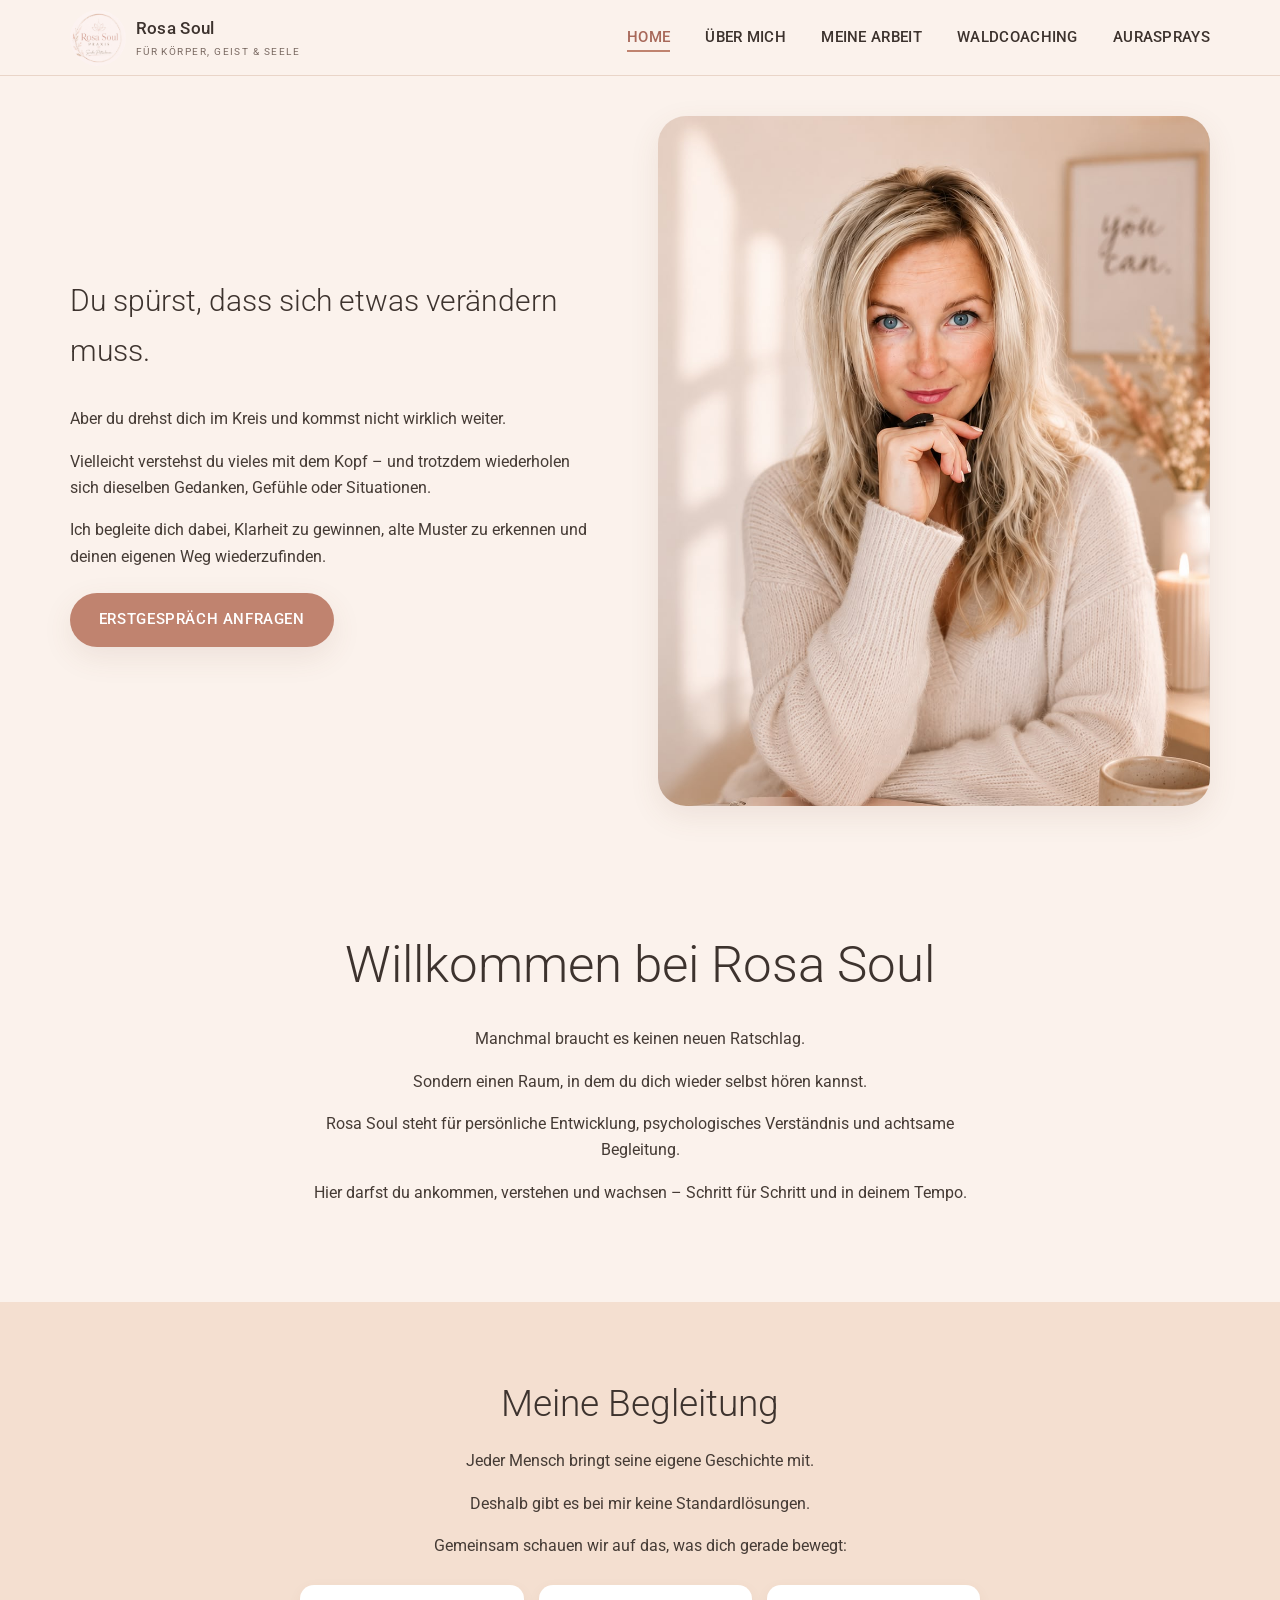
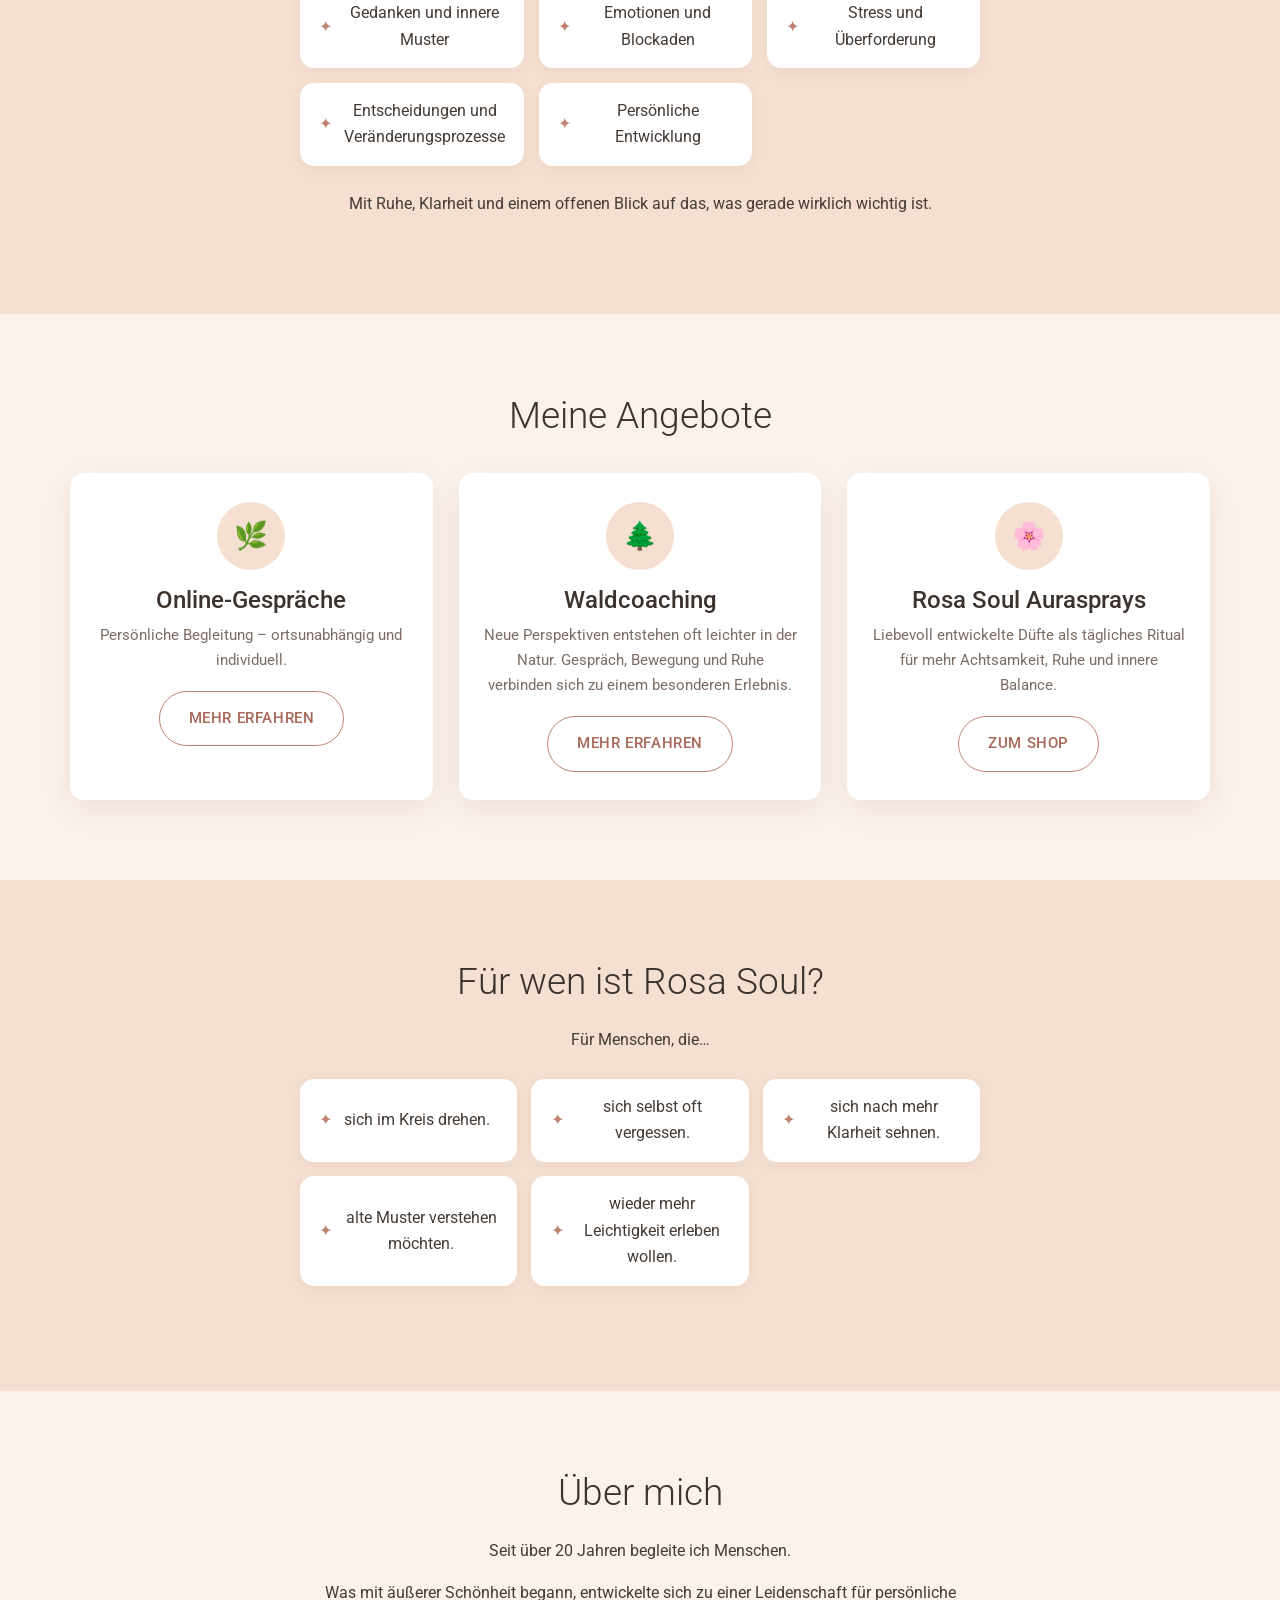
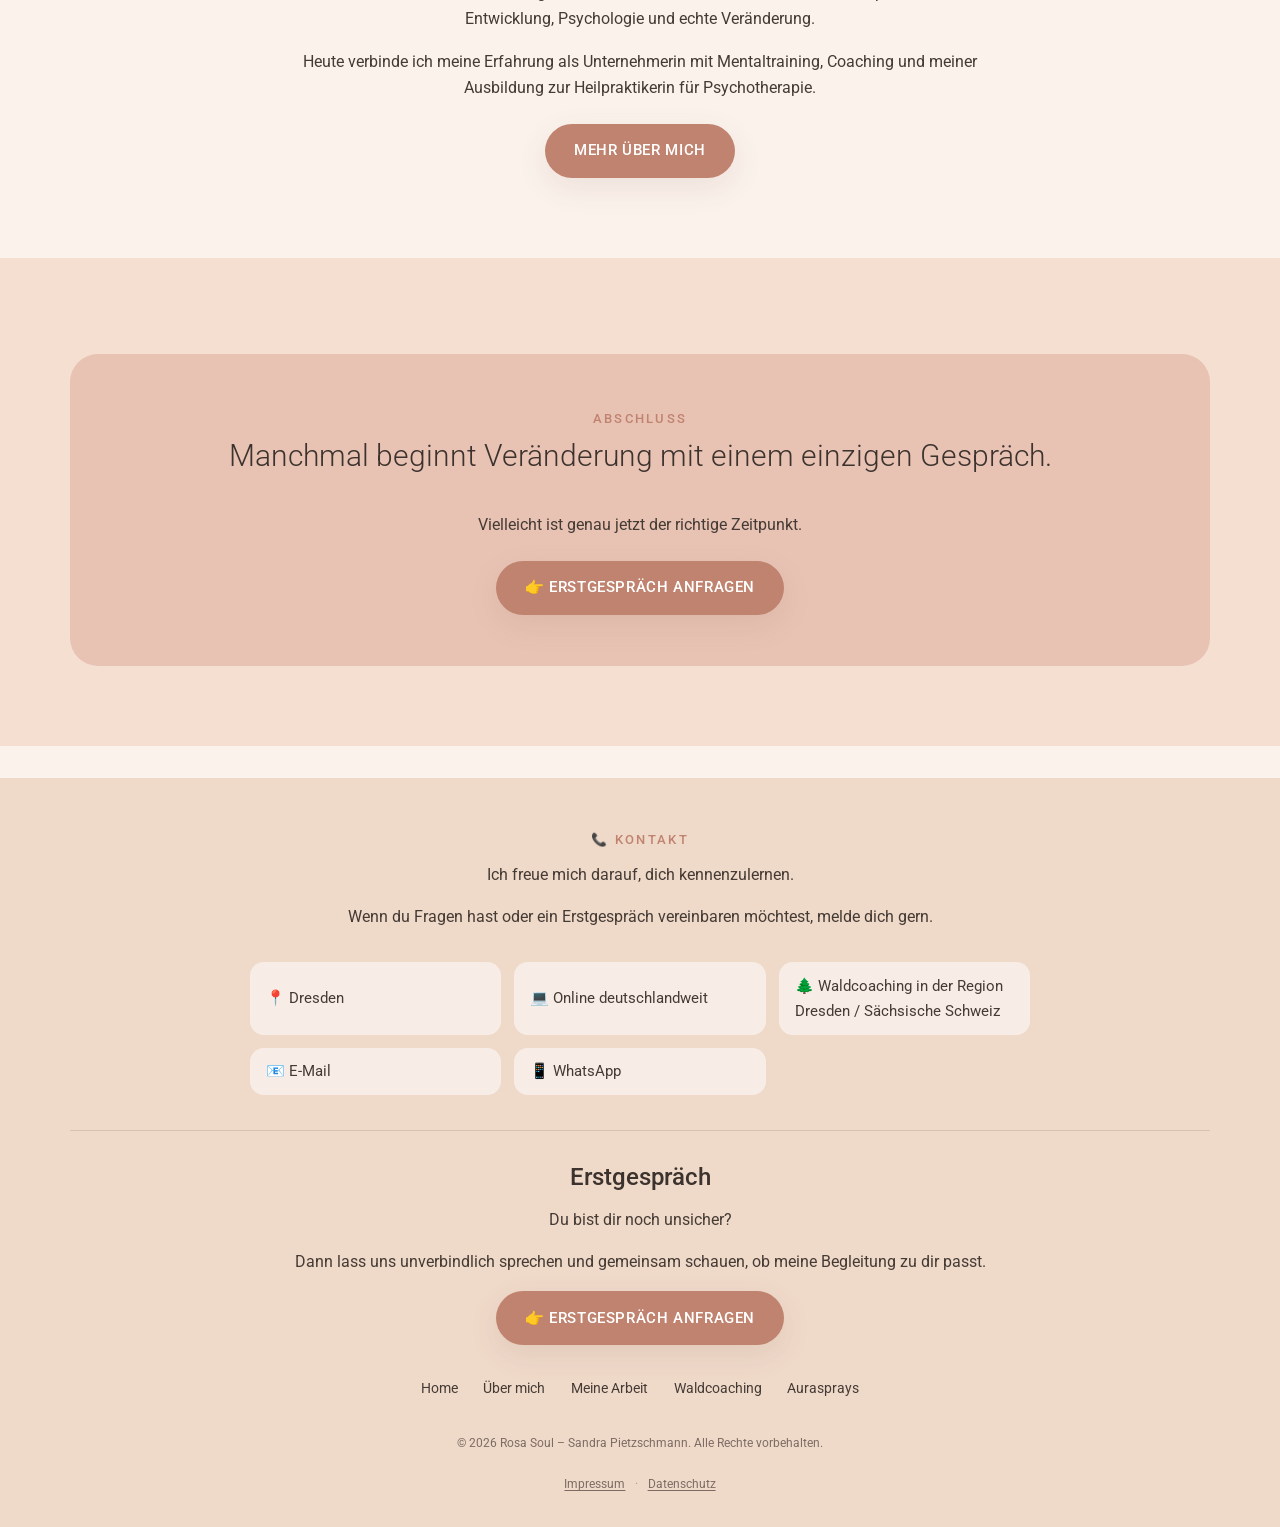
==== index.html @ 737c42b9 "Add Rosa Soul website (5 content pages, Impressum, Datenschutz) Mobile-first HTML/CSS/JS site with s" ====
<!DOCTYPE html>
<html lang="de">
<head>
<meta charset="UTF-8">
<meta name="viewport" content="width=device-width, initial-scale=1.0">
<title>Rosa Soul – Für Körper, Geist &amp; Seele | Sandra Pietzschmann</title>
<meta name="description" content="Rosa Soul – persönliche Entwicklung, psychologisches Verständnis und achtsame Begleitung mit Sandra Pietzschmann. Online-Gespräche, Waldcoaching und Aurasprays.">
<link rel="stylesheet" href="css/style.css">
</head>
<body data-page="home">

<header class="site-header">
  <div class="container">
    <a href="index.html" class="brand">
      <img src="images/logo.jpeg" alt="Rosa Soul Praxis Logo">
      <span>
        <span class="brand-name">Rosa Soul</span>
        <span class="brand-tagline">Für Körper, Geist &amp; Seele</span>
      </span>
    </a>
    <button class="nav-toggle" aria-label="Menü öffnen" aria-expanded="false">
      <span></span><span></span><span></span>
    </button>
    <nav class="main-nav">
      <ul>
        <li><a href="index.html" data-page="home">Home</a></li>
        <li><a href="aboutme.html" data-page="aboutme">Über mich</a></li>
        <li><a href="mywork.html" data-page="mywork">Meine Arbeit</a></li>
        <li><a href="forestcoaching.html" data-page="forestcoaching">Waldcoaching</a></li>
        <li><a href="auraspray.html" data-page="auraspray">Aurasprays</a></li>
      </ul>
    </nav>
  </div>
</header>
<div class="nav-backdrop"></div>

<main>

  <!-- Hero -->
  <section class="hero">
    <div class="container">
      <div class="hero-content">
        <p class="hero-lead">Du spürst, dass sich etwas verändern muss.</p>
        <p>Aber du drehst dich im Kreis und kommst nicht wirklich weiter.</p>
        <p>Vielleicht verstehst du vieles mit dem Kopf – und trotzdem wiederholen sich dieselben Gedanken, Gefühle oder Situationen.</p>
        <p>Ich begleite dich dabei, Klarheit zu gewinnen, alte Muster zu erkennen und deinen eigenen Weg wiederzufinden.</p>
        <div class="btn-row">
          <a href="#kontakt" class="btn">Erstgespräch anfragen</a>
        </div>
      </div>
      <div class="hero-media">
        <img src="images/sandra.jpeg" alt="Sandra Pietzschmann, Gründerin von Rosa Soul">
      </div>
    </div>
  </section>

  <!-- Willkommen -->
  <section>
    <div class="container narrow text-center">
      <h1>Willkommen bei Rosa Soul</h1>
      <p>Manchmal braucht es keinen neuen Ratschlag.</p>
      <p>Sondern einen Raum, in dem du dich wieder selbst hören kannst.</p>
      <p>Rosa Soul steht für persönliche Entwicklung, psychologisches Verständnis und achtsame Begleitung.</p>
      <p>Hier darfst du ankommen, verstehen und wachsen – Schritt für Schritt und in deinem Tempo.</p>
    </div>
  </section>

  <!-- Meine Begleitung -->
  <section class="section-alt">
    <div class="container narrow text-center">
      <h2>Meine Begleitung</h2>
      <p>Jeder Mensch bringt seine eigene Geschichte mit.</p>
      <p>Deshalb gibt es bei mir keine Standardlösungen.</p>
      <p>Gemeinsam schauen wir auf das, was dich gerade bewegt:</p>
      <ul class="feature-list">
        <li>Gedanken und innere Muster</li>
        <li>Emotionen und Blockaden</li>
        <li>Stress und Überforderung</li>
        <li>Entscheidungen und Veränderungsprozesse</li>
        <li>Persönliche Entwicklung</li>
      </ul>
      <p>Mit Ruhe, Klarheit und einem offenen Blick auf das, was gerade wirklich wichtig ist.</p>
    </div>
  </section>

  <!-- Meine Angebote -->
  <section>
    <div class="container text-center">
      <h2>Meine Angebote</h2>
      <div class="card-grid">
        <div class="card">
          <div class="icon-circle">🌿</div>
          <h3>Online-Gespräche</h3>
          <p>Persönliche Begleitung – ortsunabhängig und individuell.</p>
          <a href="mywork.html" class="btn btn-outline">Mehr erfahren</a>
        </div>
        <div class="card">
          <div class="icon-circle">🌲</div>
          <h3>Waldcoaching</h3>
          <p>Neue Perspektiven entstehen oft leichter in der Natur. Gespräch, Bewegung und Ruhe verbinden sich zu einem besonderen Erlebnis.</p>
          <a href="forestcoaching.html" class="btn btn-outline">Mehr erfahren</a>
        </div>
        <div class="card">
          <div class="icon-circle">🌸</div>
          <h3>Rosa Soul Aurasprays</h3>
          <p>Liebevoll entwickelte Düfte als tägliches Ritual für mehr Achtsamkeit, Ruhe und innere Balance.</p>
          <a href="auraspray.html" class="btn btn-outline">Zum Shop</a>
        </div>
      </div>
    </div>
  </section>

  <!-- Für wen -->
  <section class="section-alt">
    <div class="container narrow text-center">
      <h2>Für wen ist Rosa Soul?</h2>
      <p>Für Menschen, die…</p>
      <ul class="feature-list">
        <li>sich im Kreis drehen.</li>
        <li>sich selbst oft vergessen.</li>
        <li>sich nach mehr Klarheit sehnen.</li>
        <li>alte Muster verstehen möchten.</li>
        <li>wieder mehr Leichtigkeit erleben wollen.</li>
      </ul>
    </div>
  </section>

  <!-- Über mich Teaser -->
  <section>
    <div class="container narrow text-center">
      <h2>Über mich</h2>
      <p>Seit über 20 Jahren begleite ich Menschen.</p>
      <p>Was mit äußerer Schönheit begann, entwickelte sich zu einer Leidenschaft für persönliche Entwicklung, Psychologie und echte Veränderung.</p>
      <p>Heute verbinde ich meine Erfahrung als Unternehmerin mit Mentaltraining, Coaching und meiner Ausbildung zur Heilpraktikerin für Psychotherapie.</p>
      <div class="btn-row" style="justify-content:center;">
        <a href="aboutme.html" class="btn">Mehr über mich</a>
      </div>
    </div>
  </section>

  <!-- Abschluss -->
  <section class="section-alt">
    <div class="container">
      <div class="cta-banner">
        <span class="eyebrow-heading">Abschluss</span>
        <p class="cta-lead">Manchmal beginnt Veränderung mit einem einzigen Gespräch.</p>
        <p>Vielleicht ist genau jetzt der richtige Zeitpunkt.</p>
        <div class="btn-row">
          <a href="#kontakt" class="btn">👉 Erstgespräch anfragen</a>
        </div>
      </div>
    </div>
  </section>

</main>

<footer class="site-footer" id="kontakt">
  <div class="container">
    <div class="footer-top">
      <span class="eyebrow">📞 Kontakt</span>
      <p>Ich freue mich darauf, dich kennenzulernen.</p>
      <p>Wenn du Fragen hast oder ein Erstgespräch vereinbaren möchtest, melde dich gern.</p>
    </div>
    <ul class="contact-list">
      <li>📍 Dresden</li>
      <li>💻 Online deutschlandweit</li>
      <li>🌲 Waldcoaching in der Region Dresden / Sächsische Schweiz</li>
      <li>📧 E-Mail <!-- TODO: echte E-Mail-Adresse als mailto:-Link einsetzen --></li>
      <li>📱 WhatsApp <!-- TODO: echte WhatsApp-Nummer als Link einsetzen --></li>
    </ul>
    <div class="footer-cta">
      <h3>Erstgespräch</h3>
      <p>Du bist dir noch unsicher?</p>
      <p>Dann lass uns unverbindlich sprechen und gemeinsam schauen, ob meine Begleitung zu dir passt.</p>
      <a href="#" class="btn"><!-- TODO: mailto: oder Kontaktformular verlinken -->👉 Erstgespräch anfragen</a>
    </div>
    <nav class="footer-nav" aria-label="Footer Navigation">
      <a href="index.html" data-page="home">Home</a>
      <a href="aboutme.html" data-page="aboutme">Über mich</a>
      <a href="mywork.html" data-page="mywork">Meine Arbeit</a>
      <a href="forestcoaching.html" data-page="forestcoaching">Waldcoaching</a>
      <a href="auraspray.html" data-page="auraspray">Aurasprays</a>
    </nav>
    <div class="footer-bottom">
      <p>&copy; 2026 Rosa Soul – Sandra Pietzschmann. Alle Rechte vorbehalten.</p>
      <nav class="legal-nav" aria-label="Rechtliches">
        <a href="Impressum.html" data-page="impressum">Impressum</a>
        <span class="sep" aria-hidden="true">·</span>
        <a href="Datenschutz.html" data-page="datenschutz">Datenschutz</a>
      </nav>
    </div>
  </div>
</footer>

<script src="js/main.js"></script>
</body>
</html>
---- css/style.css ----
/* ==========================================================================
   Rosa Soul – Sandra Pietzschmann
   Mobile-first Stylesheet
   ========================================================================== */

@import url('https://fonts.googleapis.com/css2?family=Roboto:ital,wght@0,300;0,400;0,500;0,700;1,300;1,400&display=swap');

:root {
  --color-bg: #fbf2ec;
  --color-bg-alt: #f4dfd0;
  --color-surface: #ffffff;
  --color-accent: #c0836f;
  --color-accent-dark: #a8695a;
  --color-accent-light: #e8c3b4;
  --color-text: #453b35;
  --color-text-muted: #7c6c64;
  --color-heading: #3d332e;
  --color-border: #e9d5c8;

  --font-base: 'Roboto', Arial, sans-serif;

  --max-width: 1180px;

  --radius-s: 6px;
  --radius-m: 14px;
  --radius-l: 28px;
  --radius-pill: 999px;

  --shadow-soft: 0 10px 30px rgba(120, 80, 60, 0.1);
  --transition: 0.25s ease;
}

/* ---------- Reset ---------- */
*,
*::before,
*::after {
  box-sizing: border-box;
}

html {
  scroll-behavior: smooth;
  -webkit-text-size-adjust: 100%;
}

body {
  margin: 0;
  font-family: var(--font-base);
  font-weight: 400;
  color: var(--color-text);
  background: var(--color-bg);
  line-height: 1.65;
  overflow-x: hidden;
}

img {
  max-width: 100%;
  display: block;
  height: auto;
}

a {
  color: inherit;
  text-decoration: none;
}

ul {
  list-style: none;
  margin: 0;
  padding: 0;
}

h1, h2, h3, h4 {
  font-family: var(--font-base);
  color: var(--color-heading);
  font-weight: 300;
  line-height: 1.2;
  margin: 0 0 0.6em;
}

h1 { font-size: clamp(2rem, 6vw, 3.2rem); font-weight: 300; }
h2 { font-size: clamp(1.6rem, 4vw, 2.3rem); font-weight: 300; }
h3 { font-size: clamp(1.15rem, 3vw, 1.5rem); font-weight: 500; }

p {
  margin: 0 0 1em;
}

.eyebrow {
  display: block;
  font-size: 0.8rem;
  letter-spacing: 0.18em;
  text-transform: uppercase;
  color: var(--color-accent);
  font-weight: 500;
  margin-bottom: 0.9em;
}

.lead {
  font-style: italic;
  color: var(--color-accent-dark);
  font-weight: 400;
}

.hero-lead {
  font-size: clamp(1.3rem, 3.6vw, 1.9rem);
  font-weight: 300;
  color: var(--color-heading);
}

.eyebrow-heading {
  font-size: 0.8rem;
  letter-spacing: 0.18em;
  text-transform: uppercase;
  color: var(--color-accent);
  font-weight: 500;
}

.cta-lead {
  font-size: clamp(1.3rem, 3.2vw, 1.9rem);
  font-weight: 300;
  color: var(--color-heading);
}

.container {
  width: 100%;
  max-width: var(--max-width);
  margin: 0 auto;
  padding: 0 1.25rem;
}

section {
  padding: 3.2rem 0;
}

.section-alt {
  background: var(--color-bg-alt);
}

.section-alt .divider,
.divider {
  width: 46px;
  height: 2px;
  background: var(--color-accent);
  margin: 0.9rem auto 1.4rem;
  border: none;
}

.text-center { text-align: center; }

.narrow {
  max-width: 720px;
  margin-left: auto;
  margin-right: auto;
}

/* ---------- Buttons ---------- */
.btn {
  display: inline-flex;
  align-items: center;
  gap: 0.5em;
  background: var(--color-accent);
  color: #fff;
  border: none;
  padding: 0.95em 1.9em;
  border-radius: var(--radius-pill);
  font-family: var(--font-base);
  font-size: 0.95rem;
  font-weight: 500;
  letter-spacing: 0.04em;
  text-transform: uppercase;
  cursor: pointer;
  transition: background var(--transition), transform var(--transition), box-shadow var(--transition);
  box-shadow: var(--shadow-soft);
}

.btn:hover,
.btn:focus-visible {
  background: var(--color-accent-dark);
  transform: translateY(-2px);
}

.btn-outline {
  background: transparent;
  color: var(--color-accent-dark);
  border: 1.5px solid var(--color-accent);
  box-shadow: none;
}

.btn-outline:hover {
  background: var(--color-accent);
  color: #fff;
}

.btn-row {
  display: flex;
  flex-wrap: wrap;
  gap: 0.9rem;
  margin-top: 1.4rem;
}

/* ---------- Header / Nav ---------- */
.site-header {
  position: sticky;
  top: 0;
  z-index: 100;
  background: rgba(251, 242, 236, 0.94);
  backdrop-filter: blur(6px);
  border-bottom: 1px solid var(--color-border);
}

.site-header .container {
  display: flex;
  align-items: center;
  justify-content: space-between;
  padding-top: 0.6rem;
  padding-bottom: 0.6rem;
}

.brand {
  display: flex;
  align-items: center;
  gap: 0.6rem;
}

.brand img {
  height: 56px;
  width: 56px;
  object-fit: cover;
  border-radius: 50%;
}

.brand-name {
  font-weight: 500;
  font-size: 1.05rem;
  color: var(--color-heading);
  letter-spacing: 0.02em;
}

.brand-tagline {
  display: block;
  font-size: 0.65rem;
  letter-spacing: 0.14em;
  text-transform: uppercase;
  color: var(--color-text-muted);
}

.nav-toggle {
  display: flex;
  flex-direction: column;
  justify-content: center;
  gap: 5px;
  width: 42px;
  height: 42px;
  border: none;
  background: transparent;
  cursor: pointer;
  padding: 0;
  z-index: 110;
}

.nav-toggle span {
  display: block;
  height: 2px;
  width: 100%;
  background: var(--color-heading);
  border-radius: 2px;
  transition: transform var(--transition), opacity var(--transition);
}

.nav-toggle[aria-expanded="true"] span:nth-child(1) {
  transform: translateY(7px) rotate(45deg);
}
.nav-toggle[aria-expanded="true"] span:nth-child(2) {
  opacity: 0;
}
.nav-toggle[aria-expanded="true"] span:nth-child(3) {
  transform: translateY(-7px) rotate(-45deg);
}

.main-nav {
  position: fixed;
  inset: 0 0 0 30%;
  background: var(--color-bg);
  display: flex;
  flex-direction: column;
  justify-content: center;
  padding: 2rem;
  transform: translateX(100%);
  transition: transform var(--transition);
  box-shadow: -10px 0 40px rgba(80, 50, 40, 0.12);
}

.main-nav.is-open {
  transform: translateX(0);
}

.main-nav ul {
  display: flex;
  flex-direction: column;
  gap: 1.4rem;
}

.main-nav a {
  font-size: 1.3rem;
  font-weight: 400;
  color: var(--color-heading);
  padding-bottom: 4px;
  border-bottom: 2px solid transparent;
}

.main-nav a:hover,
.main-nav a.is-active {
  color: var(--color-accent-dark);
  border-color: var(--color-accent);
}

.nav-backdrop {
  position: fixed;
  inset: 0;
  background: rgba(60, 40, 30, 0.28);
  opacity: 0;
  pointer-events: none;
  transition: opacity var(--transition);
  z-index: 99;
}

.nav-backdrop.is-open {
  opacity: 1;
  pointer-events: auto;
}

body.nav-open {
  overflow: hidden;
}

/* ---------- Hero ---------- */
.hero {
  padding: 2.5rem 0 3rem;
}

.hero .container {
  display: flex;
  flex-direction: column;
  gap: 2.2rem;
}

.hero-media img {
  border-radius: var(--radius-l);
  box-shadow: var(--shadow-soft);
  width: 100%;
  object-fit: cover;
  aspect-ratio: 4 / 5;
}

.hero-content h1 em,
h1 em,
h2 em {
  font-style: italic;
  color: var(--color-accent);
}

/* ---------- Icon cards / offers ---------- */
.card-grid {
  display: grid;
  grid-template-columns: 1fr;
  gap: 1.6rem;
  margin-top: 2.2rem;
}

.card {
  background: var(--color-surface);
  border-radius: var(--radius-m);
  padding: 1.8rem 1.5rem;
  text-align: center;
  box-shadow: var(--shadow-soft);
}

.card .icon-circle {
  width: 68px;
  height: 68px;
  border-radius: 50%;
  background: var(--color-bg-alt);
  display: flex;
  align-items: center;
  justify-content: center;
  font-size: 1.7rem;
  margin: 0 auto 1rem;
}

.card h3 {
  margin-bottom: 0.5rem;
}

.card p {
  color: var(--color-text-muted);
  font-size: 0.95rem;
  margin-bottom: 1.1rem;
}

/* ---------- Feature list (checklist style) ---------- */
.feature-list {
  display: grid;
  grid-template-columns: 1fr;
  gap: 0.9rem;
  margin: 1.6rem 0;
}

.feature-list li {
  background: var(--color-surface);
  border-radius: var(--radius-m);
  padding: 0.95rem 1.2rem;
  display: flex;
  align-items: center;
  gap: 0.75rem;
  box-shadow: 0 4px 14px rgba(120, 80, 60, 0.06);
}

.feature-list li::before {
  content: '\2726';
  color: var(--color-accent);
  flex-shrink: 0;
}

.section-alt .feature-list li {
  background: var(--color-surface);
}

.feature-list--plain li::before {
  content: '';
  display: none;
}

.note {
  color: var(--color-text-muted);
  font-size: 0.9rem;
  font-style: italic;
}

/* ---------- Generic content section ---------- */
.content-block {
  max-width: 760px;
  margin: 0 auto;
}

.content-block + .content-block {
  margin-top: 2rem;
}

.page-hero {
  padding: 2.8rem 0 1rem;
  text-align: center;
}

.page-hero .divider {
  margin-top: 0.4rem;
}

.image-block {
  margin: 2rem 0;
}

.image-block img {
  border-radius: var(--radius-l);
  box-shadow: var(--shadow-soft);
  width: 100%;
  object-fit: cover;
}

.two-col {
  display: flex;
  flex-direction: column;
  gap: 2rem;
  align-items: center;
}

.two-col .col-image img {
  border-radius: var(--radius-l);
  box-shadow: var(--shadow-soft);
}

/* ---------- CTA banner ---------- */
.cta-banner {
  background: var(--color-accent-light);
  border-radius: var(--radius-l);
  padding: 2.4rem 1.6rem;
  text-align: center;
  margin: 1rem auto 0;
}

.cta-banner h2 {
  margin-bottom: 0.3rem;
}

.cta-banner .btn-row {
  justify-content: center;
}

/* ---------- Footer / Kontakt ---------- */
.site-footer {
  background: #efd9c9;
  padding: 3.2rem 0 2rem;
  margin-top: 2rem;
}

.footer-top {
  text-align: center;
  max-width: 640px;
  margin: 0 auto 2rem;
}

.contact-list {
  display: grid;
  grid-template-columns: 1fr;
  gap: 0.8rem;
  max-width: 480px;
  margin: 0 auto 2.2rem;
}

.contact-list li {
  display: flex;
  align-items: center;
  gap: 0.7rem;
  background: rgba(255, 255, 255, 0.55);
  padding: 0.7rem 1rem;
  border-radius: var(--radius-m);
  font-size: 0.95rem;
}

.footer-cta {
  text-align: center;
  border-top: 1px solid rgba(90, 60, 45, 0.15);
  padding-top: 2rem;
}

.footer-nav {
  display: flex;
  flex-wrap: wrap;
  justify-content: center;
  gap: 1rem 1.6rem;
  margin: 2rem 0;
  font-size: 0.9rem;
}

.footer-nav a:hover {
  color: var(--color-accent-dark);
}

.footer-bottom {
  display: flex;
  flex-direction: column;
  align-items: center;
  gap: 0.5rem;
  text-align: center;
  font-size: 0.78rem;
  color: var(--color-text-muted);
  margin-top: 1.6rem;
}

.legal-nav {
  display: flex;
  align-items: center;
  gap: 0.6rem;
}

.legal-nav a {
  color: var(--color-text-muted);
  text-decoration: underline;
  text-underline-offset: 2px;
}

.legal-nav a:hover,
.legal-nav a.is-active {
  color: var(--color-accent-dark);
}

.legal-nav .sep {
  opacity: 0.6;
}

/* ---------- Legal content (Impressum / Datenschutz) ---------- */
.legal-content h2 {
  font-size: 1.35rem;
  font-weight: 500;
  margin-top: 2.2rem;
}

.legal-content h3 {
  margin-top: 1.5rem;
}

.legal-content p {
  margin-bottom: 1em;
}

.legal-content ol,
.legal-content ul {
  margin: 0 0 1.2em 1.3em;
  padding: 0;
}

.legal-content li {
  margin-bottom: 0.8em;
}

.legal-content ul.sub-list {
  margin-top: 0.5em;
  margin-bottom: 0;
}

.legal-content a {
  color: var(--color-accent-dark);
  text-decoration: underline;
  text-underline-offset: 2px;
}

.legal-content a:hover {
  color: var(--color-accent);
}

.legal-content .meta {
  color: var(--color-text-muted);
  font-size: 0.85rem;
  margin-top: 2.5rem;
  padding-top: 1.5rem;
  border-top: 1px solid var(--color-border);
}

/* ==========================================================================
   Tablet
   ========================================================================== */
@media (min-width: 640px) {
  .card-grid {
    grid-template-columns: repeat(2, 1fr);
  }

  .feature-list {
    grid-template-columns: repeat(2, 1fr);
  }

  .contact-list {
    grid-template-columns: repeat(2, 1fr);
    max-width: 620px;
  }
}

/* ==========================================================================
   Desktop
   ========================================================================== */
@media (min-width: 900px) {
  section {
    padding: 5rem 0;
  }

  .nav-toggle {
    display: none;
  }

  .main-nav {
    position: static;
    transform: none;
    background: transparent;
    flex-direction: row;
    padding: 0;
    box-shadow: none;
    inset: auto;
  }

  .main-nav ul {
    flex-direction: row;
    gap: 2.2rem;
  }

  .main-nav a {
    font-size: 0.95rem;
    font-weight: 500;
    letter-spacing: 0.02em;
    text-transform: uppercase;
  }

  .nav-backdrop {
    display: none;
  }

  .hero .container {
    flex-direction: row;
    align-items: center;
  }

  .hero-content,
  .hero-media {
    flex: 1 1 50%;
  }

  .hero-content {
    padding-right: 2rem;
  }

  .card-grid {
    grid-template-columns: repeat(3, 1fr);
  }

  .card-grid.cols-4 {
    grid-template-columns: repeat(4, 1fr);
  }

  .feature-list {
    grid-template-columns: repeat(3, 1fr);
  }

  .two-col {
    flex-direction: row;
    align-items: flex-start;
    gap: 3.5rem;
  }

  .two-col.reverse {
    flex-direction: row-reverse;
  }

  .two-col .col-image,
  .two-col .col-text {
    flex: 1 1 50%;
  }

  .cta-banner {
    padding: 3.2rem 4rem;
  }

  .contact-list {
    grid-template-columns: repeat(3, 1fr);
    max-width: 780px;
  }
}

@media (min-width: 1200px) {
  .hero-content h1 {
    font-size: 3.4rem;
  }
}
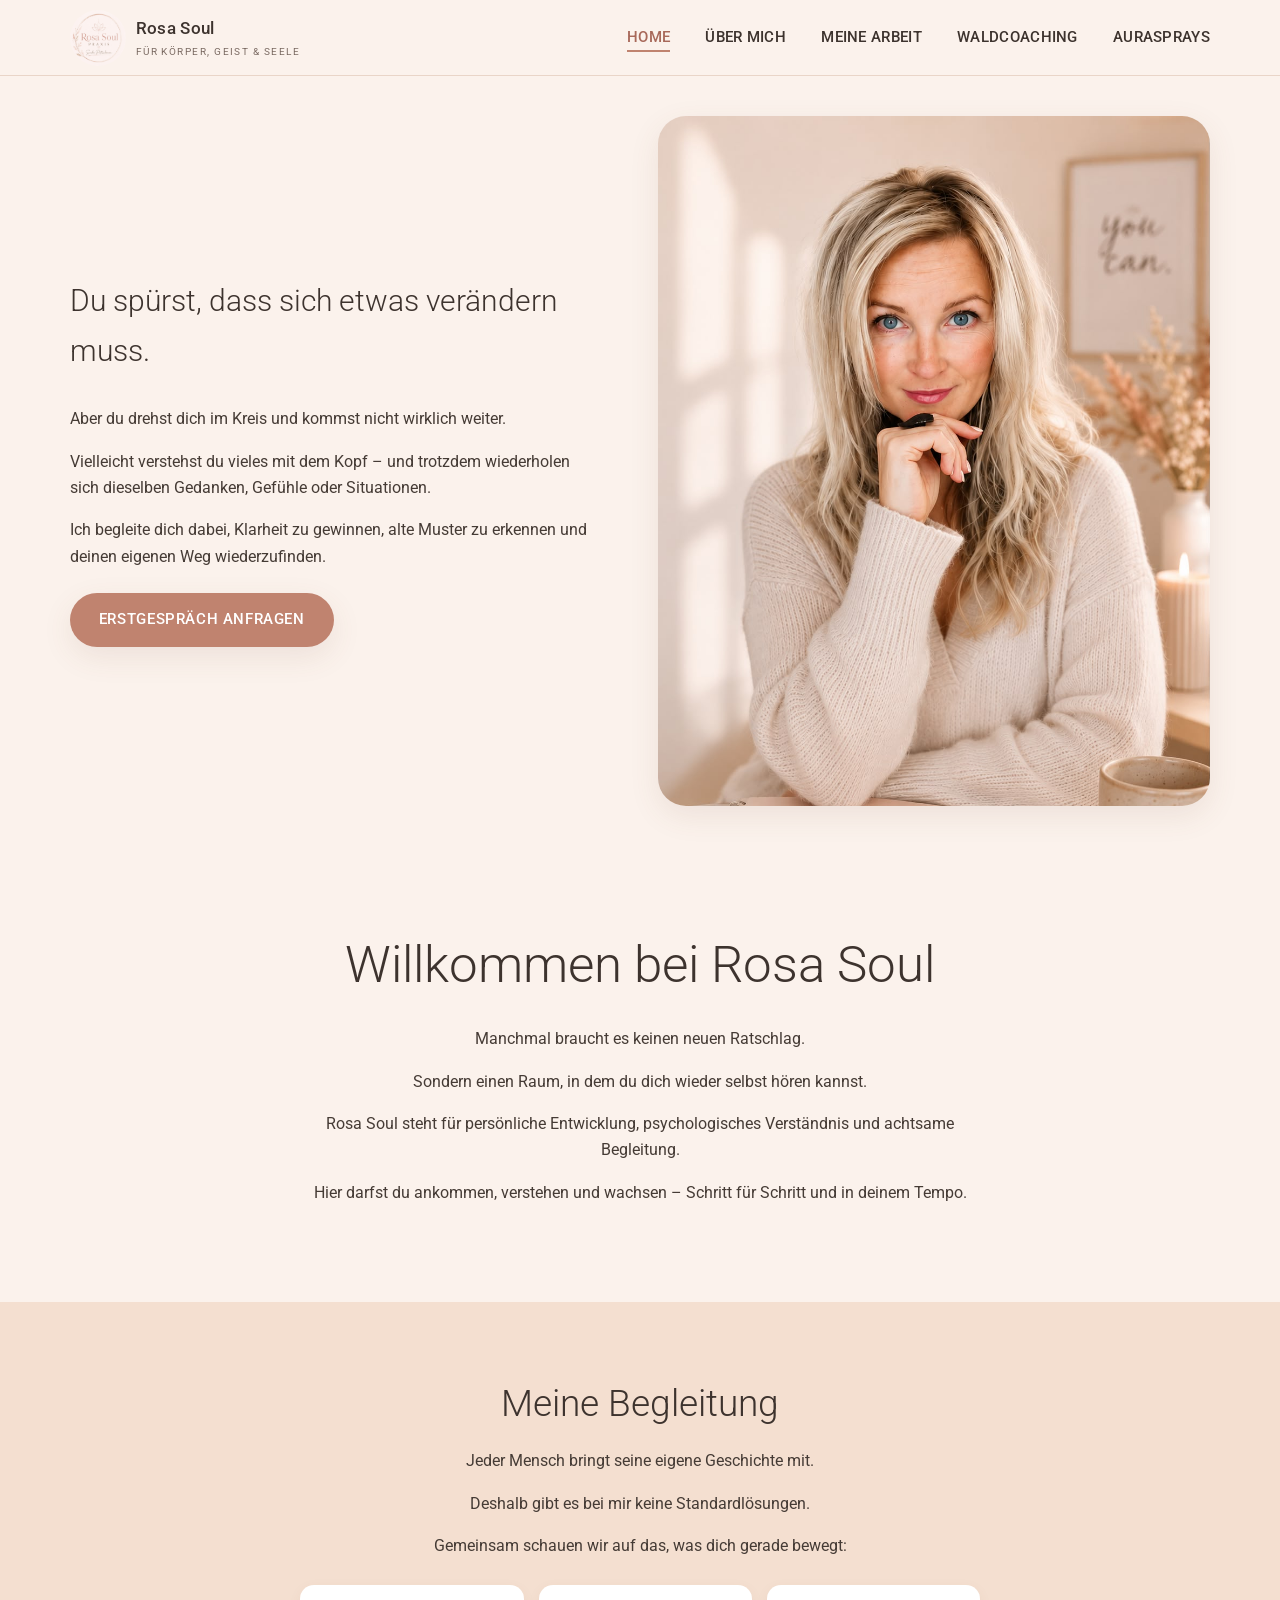
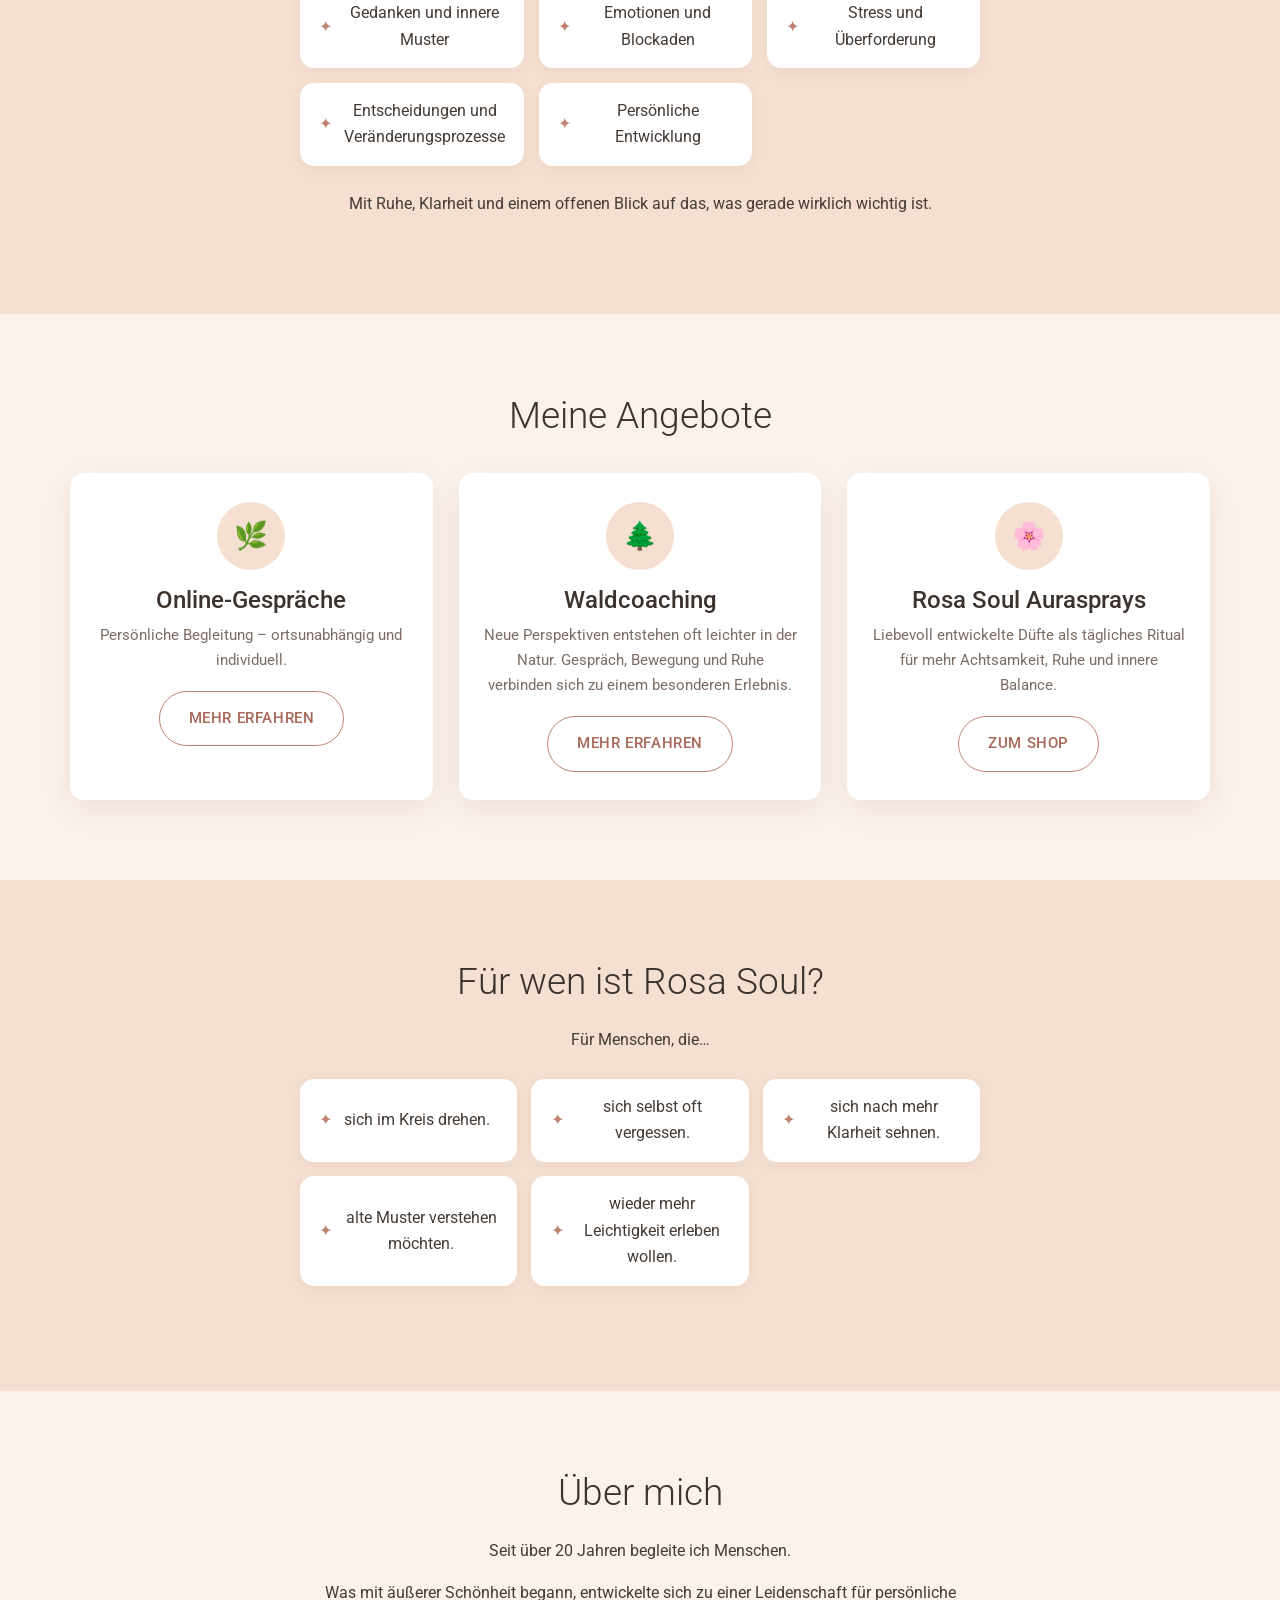
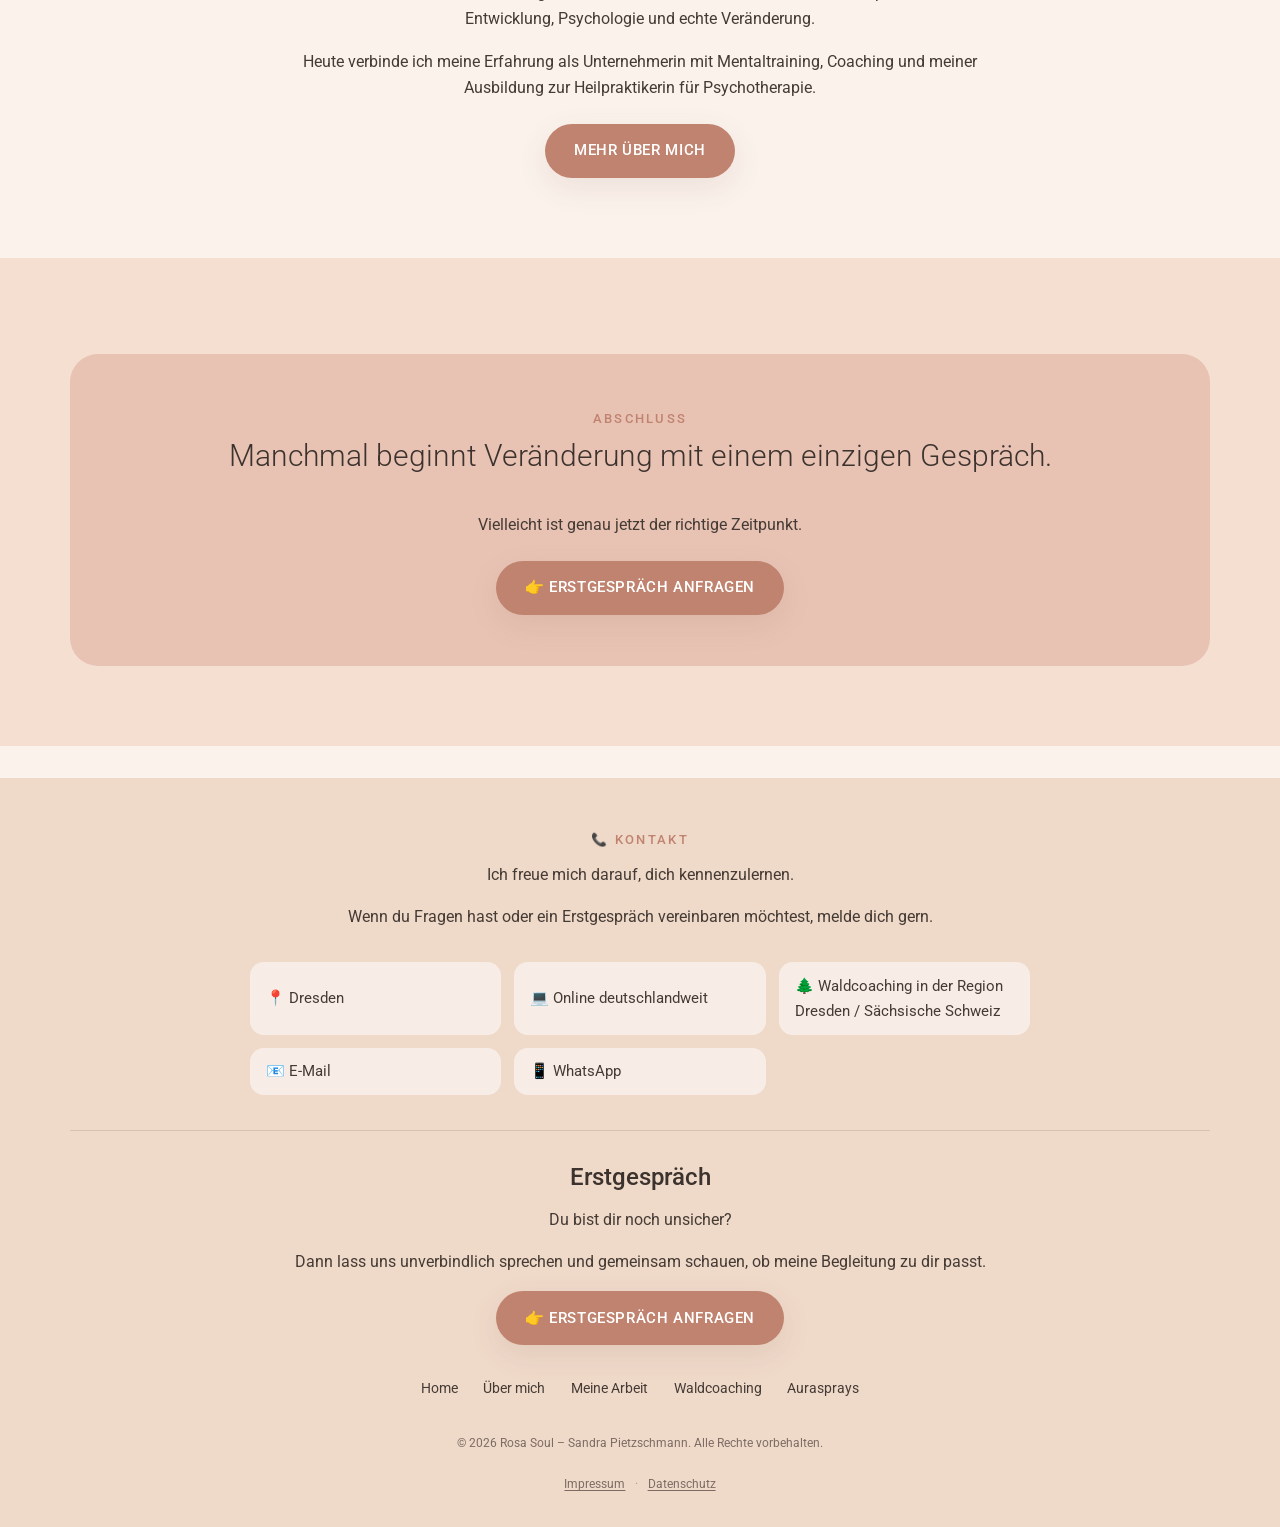
==== commit f06d0a52: "Fix mobile hamburger menu and remove stray desktop scrollbar The header's backdrop-filter blur creat" ====
--- a/index.html
+++ b/index.html
@@ -10,6 +10,7 @@
 <body data-page="home">
 
 <header class="site-header">
+  <div class="header-bg"></div>
   <div class="container">
     <a href="index.html" class="brand">
       <img src="images/logo.jpeg" alt="Rosa Soul Praxis Logo">
--- a/css/style.css
+++ b/css/style.css
@@ -203,12 +203,27 @@
   position: sticky;
   top: 0;
   z-index: 100;
+  border-bottom: 1px solid var(--color-border);
+}
+
+/*
+  The blur/background live on this separate layer (not on .site-header
+  itself) because `backdrop-filter` on an ancestor creates a new
+  containing block for `position: fixed` descendants — that broke the
+  full-viewport mobile nav, which is nested inside the header for the
+  desktop inline layout.
+*/
+.header-bg {
+  position: absolute;
+  inset: 0;
+  z-index: 0;
   background: rgba(251, 242, 236, 0.94);
   backdrop-filter: blur(6px);
-  border-bottom: 1px solid var(--color-border);
 }
 
 .site-header .container {
+  position: relative;
+  z-index: 1;
   display: flex;
   align-items: center;
   justify-content: space-between;
@@ -280,11 +295,15 @@
 .main-nav {
   position: fixed;
   inset: 0 0 0 30%;
+  z-index: 95;
   background: var(--color-bg);
   display: flex;
   flex-direction: column;
-  justify-content: center;
-  padding: 2rem;
+  justify-content: flex-start;
+  align-items: stretch;
+  padding: 7rem 2rem 2rem;
+  overflow-y: auto;
+  -webkit-overflow-scrolling: touch;
   transform: translateX(100%);
   transition: transform var(--transition);
   box-shadow: -10px 0 40px rgba(80, 50, 40, 0.12);
@@ -321,7 +340,7 @@
   opacity: 0;
   pointer-events: none;
   transition: opacity var(--transition);
-  z-index: 99;
+  z-index: 90;
 }
 
 .nav-backdrop.is-open {
@@ -663,6 +682,7 @@
     padding: 0;
     box-shadow: none;
     inset: auto;
+    overflow: visible;
   }
 
   .main-nav ul {
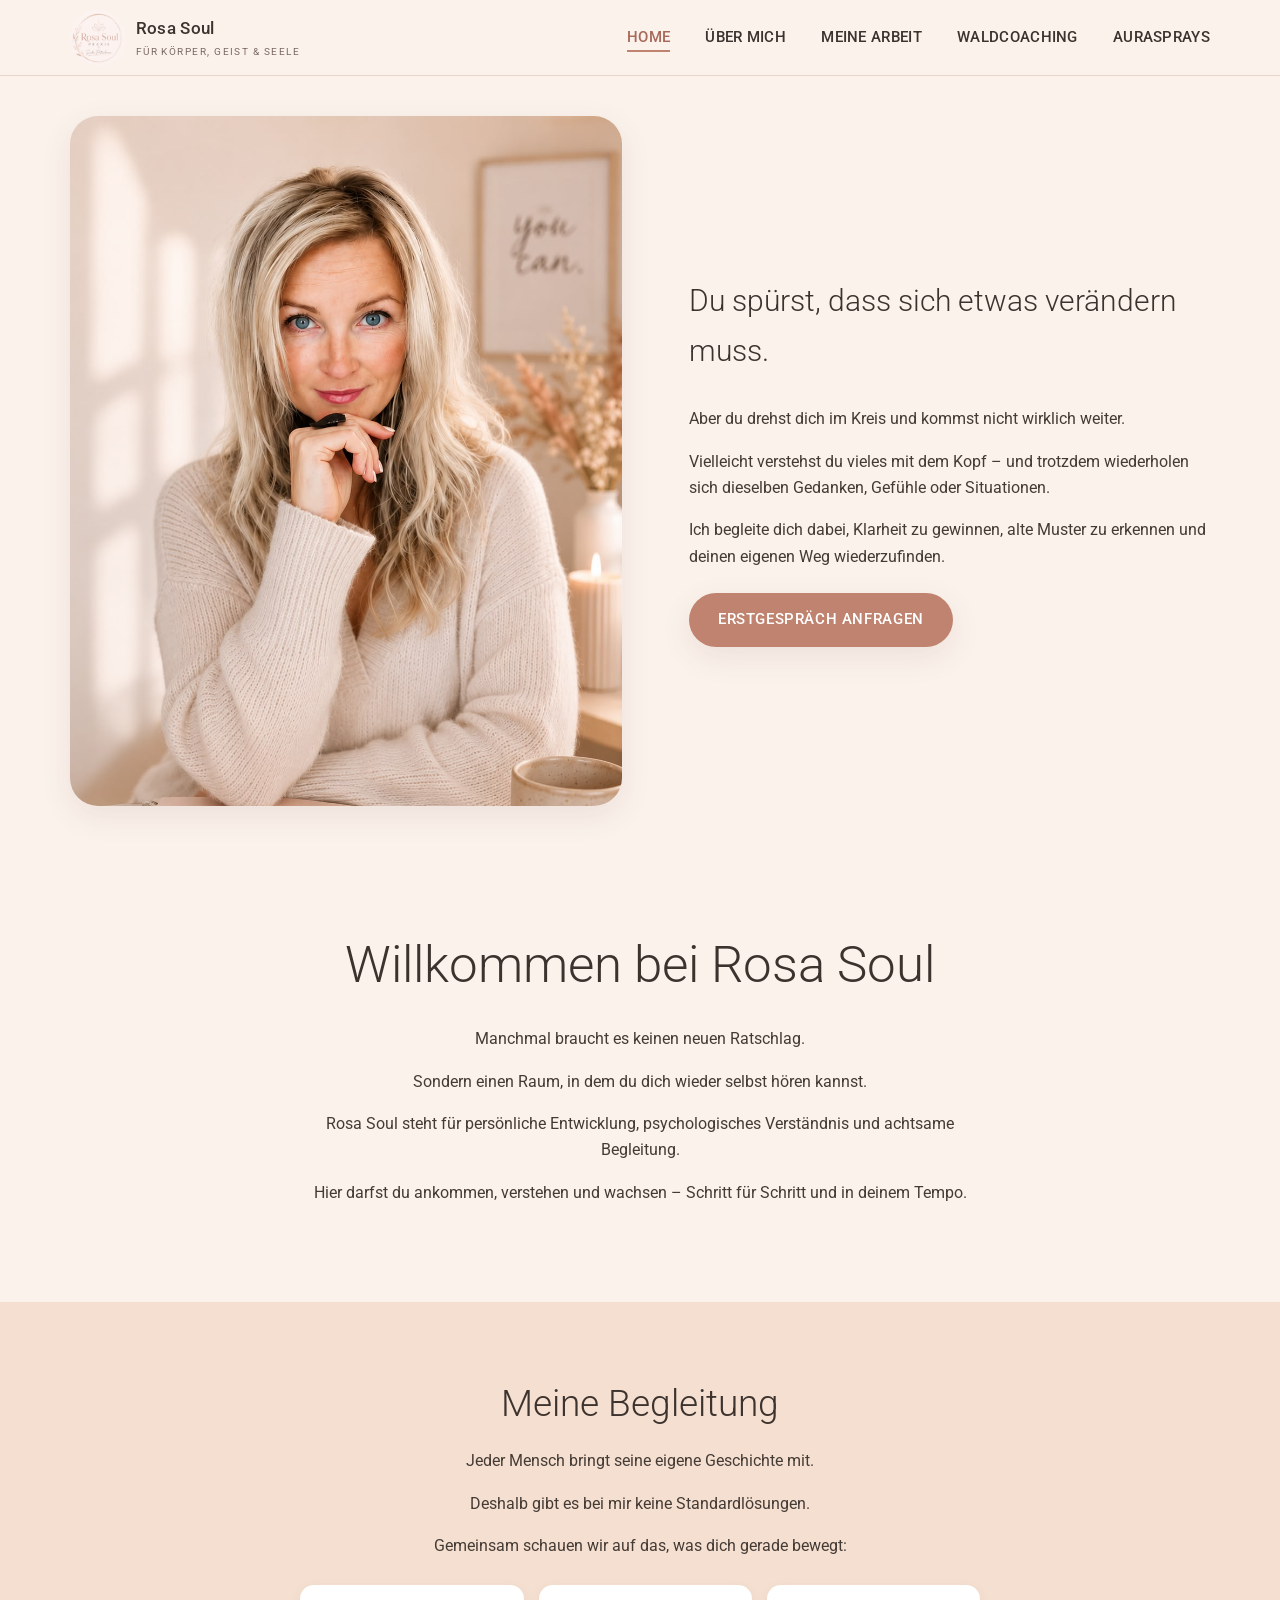
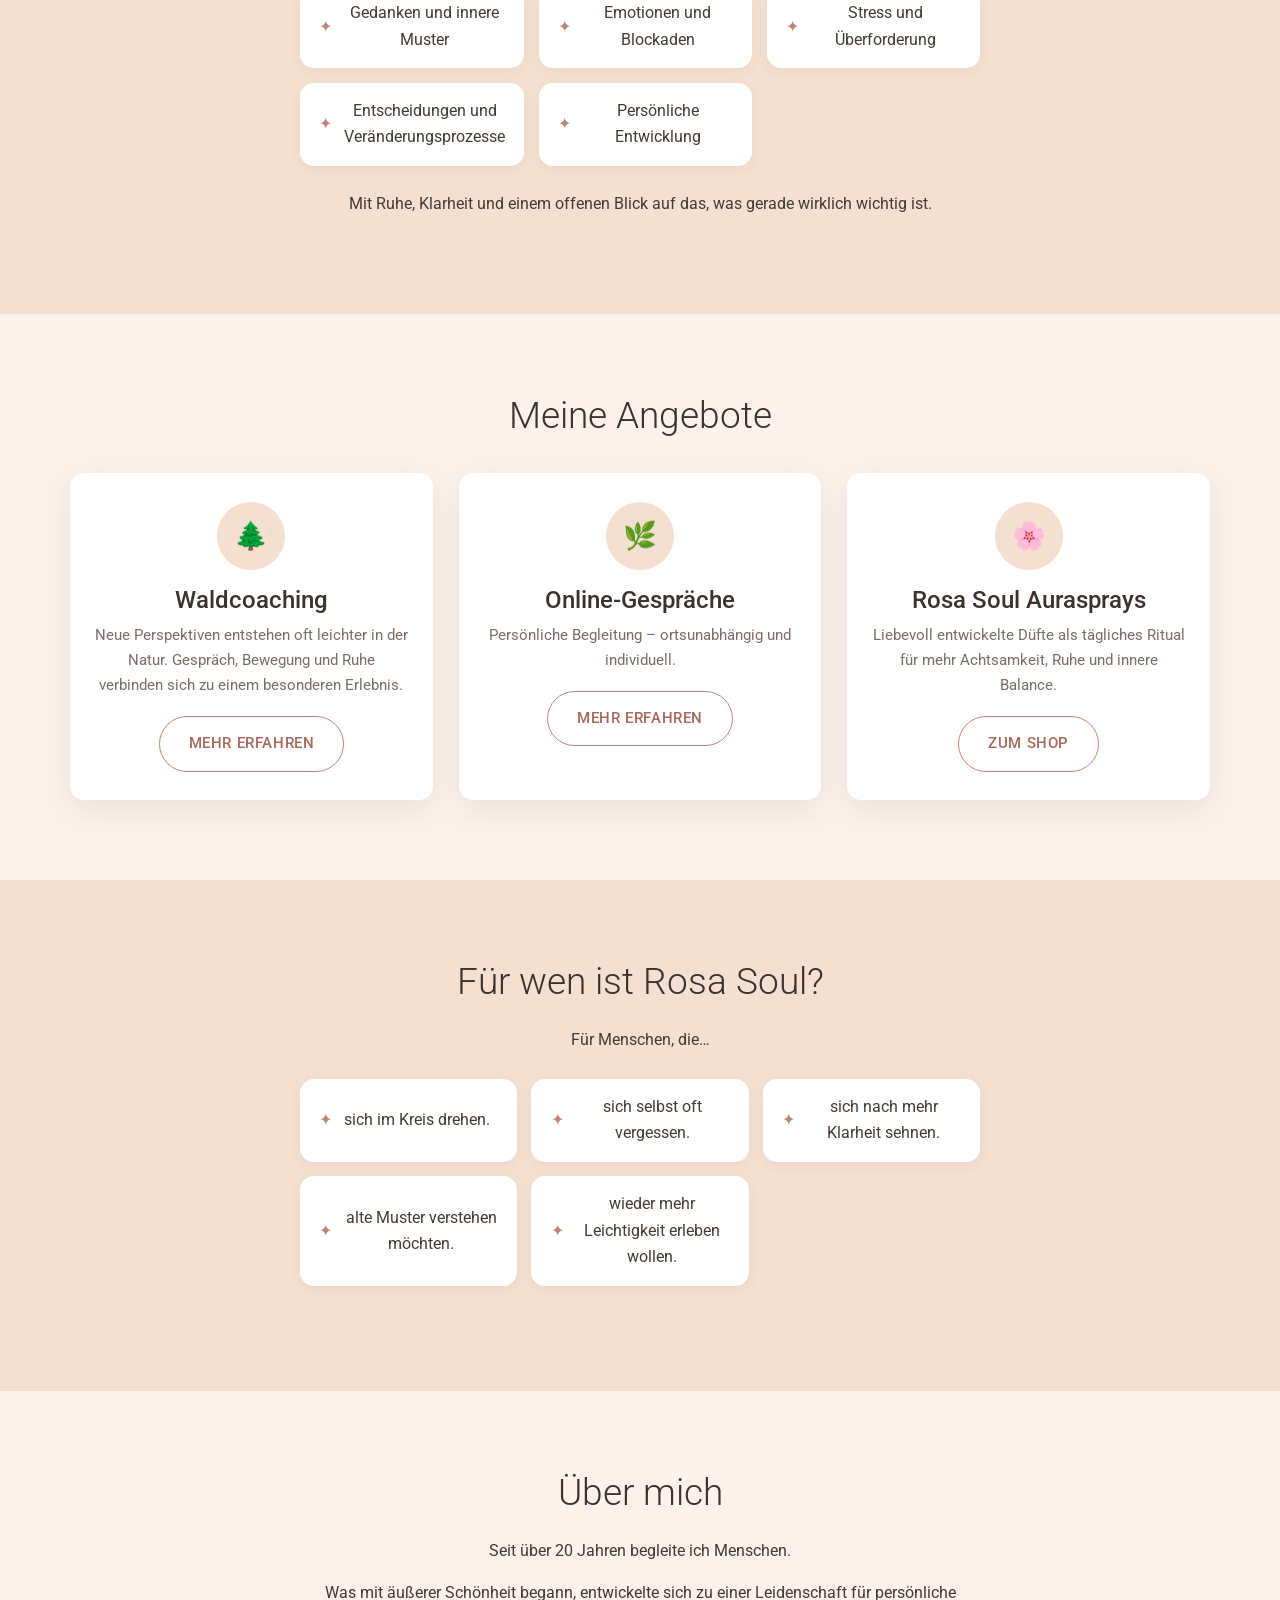
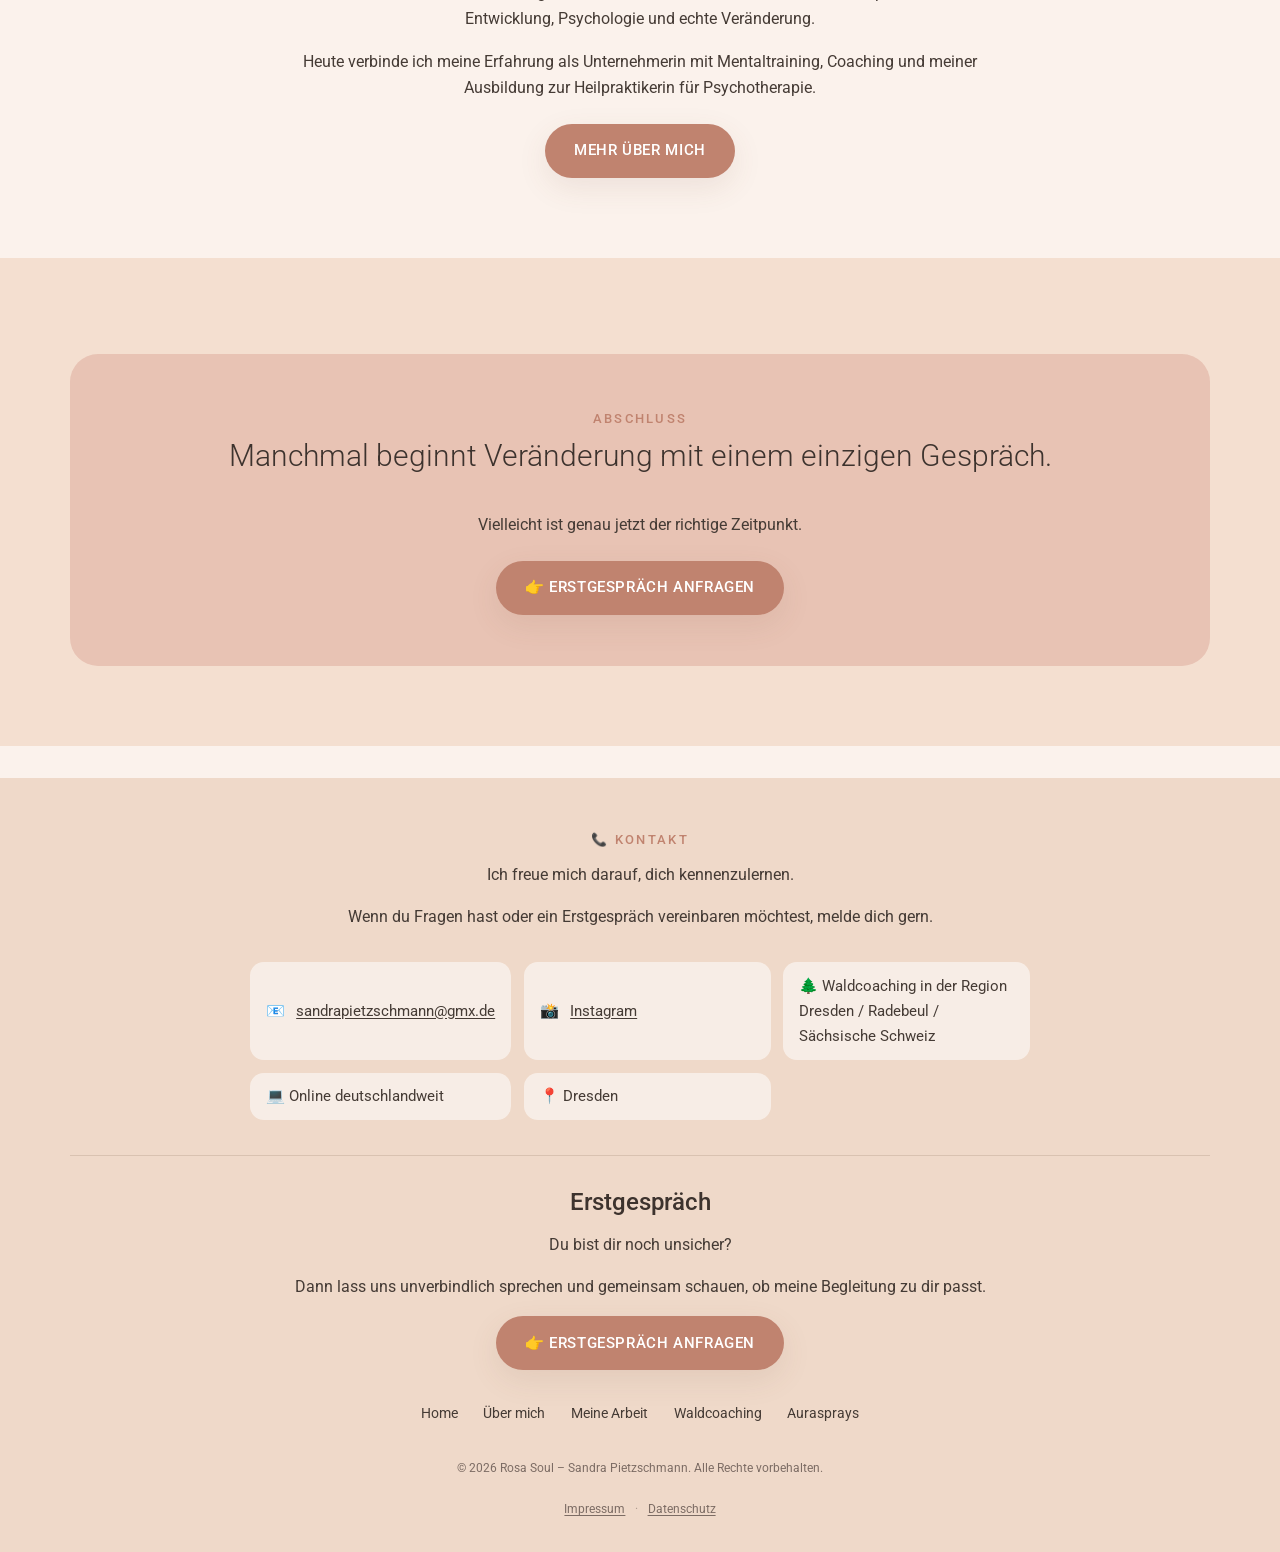
==== commit 49b68cbe: "Replace Waldcoaching photo with looping video and refresh contact info Waldcoaching: swap the static" ====
--- a/index.html
+++ b/index.html
@@ -40,6 +40,9 @@
   <!-- Hero -->
   <section class="hero">
     <div class="container">
+      <div class="hero-media">
+        <img src="images/sandra.jpeg" alt="Sandra Pietzschmann, Gründerin von Rosa Soul">
+      </div>
       <div class="hero-content">
         <p class="hero-lead">Du spürst, dass sich etwas verändern muss.</p>
         <p>Aber du drehst dich im Kreis und kommst nicht wirklich weiter.</p>
@@ -48,9 +51,6 @@
         <div class="btn-row">
           <a href="#kontakt" class="btn">Erstgespräch anfragen</a>
         </div>
-      </div>
-      <div class="hero-media">
-        <img src="images/sandra.jpeg" alt="Sandra Pietzschmann, Gründerin von Rosa Soul">
       </div>
     </div>
   </section>
@@ -90,16 +90,16 @@
       <h2>Meine Angebote</h2>
       <div class="card-grid">
         <div class="card">
+          <div class="icon-circle">🌲</div>
+          <h3>Waldcoaching</h3>
+          <p>Neue Perspektiven entstehen oft leichter in der Natur. Gespräch, Bewegung und Ruhe verbinden sich zu einem besonderen Erlebnis.</p>
+          <a href="forestcoaching.html" class="btn btn-outline">Mehr erfahren</a>
+        </div>
+        <div class="card">
           <div class="icon-circle">🌿</div>
           <h3>Online-Gespräche</h3>
           <p>Persönliche Begleitung – ortsunabhängig und individuell.</p>
           <a href="mywork.html" class="btn btn-outline">Mehr erfahren</a>
-        </div>
-        <div class="card">
-          <div class="icon-circle">🌲</div>
-          <h3>Waldcoaching</h3>
-          <p>Neue Perspektiven entstehen oft leichter in der Natur. Gespräch, Bewegung und Ruhe verbinden sich zu einem besonderen Erlebnis.</p>
-          <a href="forestcoaching.html" class="btn btn-outline">Mehr erfahren</a>
         </div>
         <div class="card">
           <div class="icon-circle">🌸</div>
@@ -163,11 +163,11 @@
       <p>Wenn du Fragen hast oder ein Erstgespräch vereinbaren möchtest, melde dich gern.</p>
     </div>
     <ul class="contact-list">
+      <li>📧 <a href="mailto:sandrapietzschmann@gmx.de">sandrapietzschmann@gmx.de</a></li>
+      <li>📸 <a href="https://www.instagram.com/rosa.soul.praxis" target="_blank" rel="noopener">Instagram</a></li>
+      <li>🌲 Waldcoaching in der Region Dresden / Radebeul / Sächsische Schweiz</li>
+      <li>💻 Online deutschlandweit</li>
       <li>📍 Dresden</li>
-      <li>💻 Online deutschlandweit</li>
-      <li>🌲 Waldcoaching in der Region Dresden / Sächsische Schweiz</li>
-      <li>📧 E-Mail <!-- TODO: echte E-Mail-Adresse als mailto:-Link einsetzen --></li>
-      <li>📱 WhatsApp <!-- TODO: echte WhatsApp-Nummer als Link einsetzen --></li>
     </ul>
     <div class="footer-cta">
       <h3>Erstgespräch</h3>
--- a/css/style.css
+++ b/css/style.css
@@ -455,6 +455,79 @@
   font-style: italic;
 }
 
+/* ---------- Collection list (expandable details) ---------- */
+.collection-list {
+  display: flex;
+  flex-direction: column;
+  gap: 0.9rem;
+  margin: 1.6rem 0;
+  text-align: left;
+}
+
+.collection-item {
+  background: var(--color-surface);
+  border-radius: var(--radius-m);
+  box-shadow: 0 4px 14px rgba(120, 80, 60, 0.06);
+  overflow: hidden;
+}
+
+.collection-item summary {
+  list-style: none !important;
+  cursor: pointer;
+  display: flex !important;
+  align-items: center;
+  justify-content: space-between;
+  gap: 0.75rem;
+  padding: 0.95rem 1.2rem;
+  font-weight: 500;
+  color: var(--color-heading);
+  transition: background var(--transition);
+}
+
+.collection-item summary::-webkit-details-marker {
+  display: none;
+}
+
+.collection-item summary:hover {
+  background: var(--color-bg-alt);
+}
+
+.collection-item[open] summary {
+  border-bottom: 1px solid var(--color-border);
+}
+
+.collection-item-toggle {
+  flex-shrink: 0;
+}
+
+.collection-item-toggle::before {
+  content: '+';
+  display: inline-block;
+  font-size: 1.3rem;
+  line-height: 1;
+  color: var(--color-accent);
+  transition: transform var(--transition);
+}
+
+.collection-item[open] .collection-item-toggle::before {
+  transform: rotate(45deg);
+}
+
+.collection-item-body {
+  padding: 0.2rem 1.2rem 1.2rem;
+}
+
+.collection-item-subtitle {
+  color: var(--color-accent-dark);
+  font-weight: 500;
+  font-style: italic;
+  margin-bottom: 0.6em;
+}
+
+.collection-item-body p:last-child {
+  margin-bottom: 0;
+}
+
 /* ---------- Generic content section ---------- */
 .content-block {
   max-width: 760px;
@@ -495,6 +568,22 @@
 .two-col .col-image img {
   border-radius: var(--radius-l);
   box-shadow: var(--shadow-soft);
+}
+
+/*
+  forest.mp4 is filmed in portrait (576x1024). Cropped to a landscape
+  box via object-fit so it never towers taller than it is wide on
+  desktop, regardless of the source footage's native orientation.
+*/
+.two-col .col-image video {
+  width: 100%;
+  aspect-ratio: 4 / 3;
+  object-fit: cover;
+  object-position: center 26%;
+  display: block;
+  border-radius: var(--radius-l);
+  box-shadow: var(--shadow-soft);
+  background: var(--color-bg-alt);
 }
 
 /* ---------- CTA banner ---------- */
@@ -543,6 +632,16 @@
   padding: 0.7rem 1rem;
   border-radius: var(--radius-m);
   font-size: 0.95rem;
+}
+
+.contact-list a {
+  color: inherit;
+  text-decoration: underline;
+  text-underline-offset: 2px;
+}
+
+.contact-list a:hover {
+  color: var(--color-accent-dark);
 }
 
 .footer-cta {
@@ -712,7 +811,7 @@
   }
 
   .hero-content {
-    padding-right: 2rem;
+    padding-left: 2rem;
   }
 
   .card-grid {
